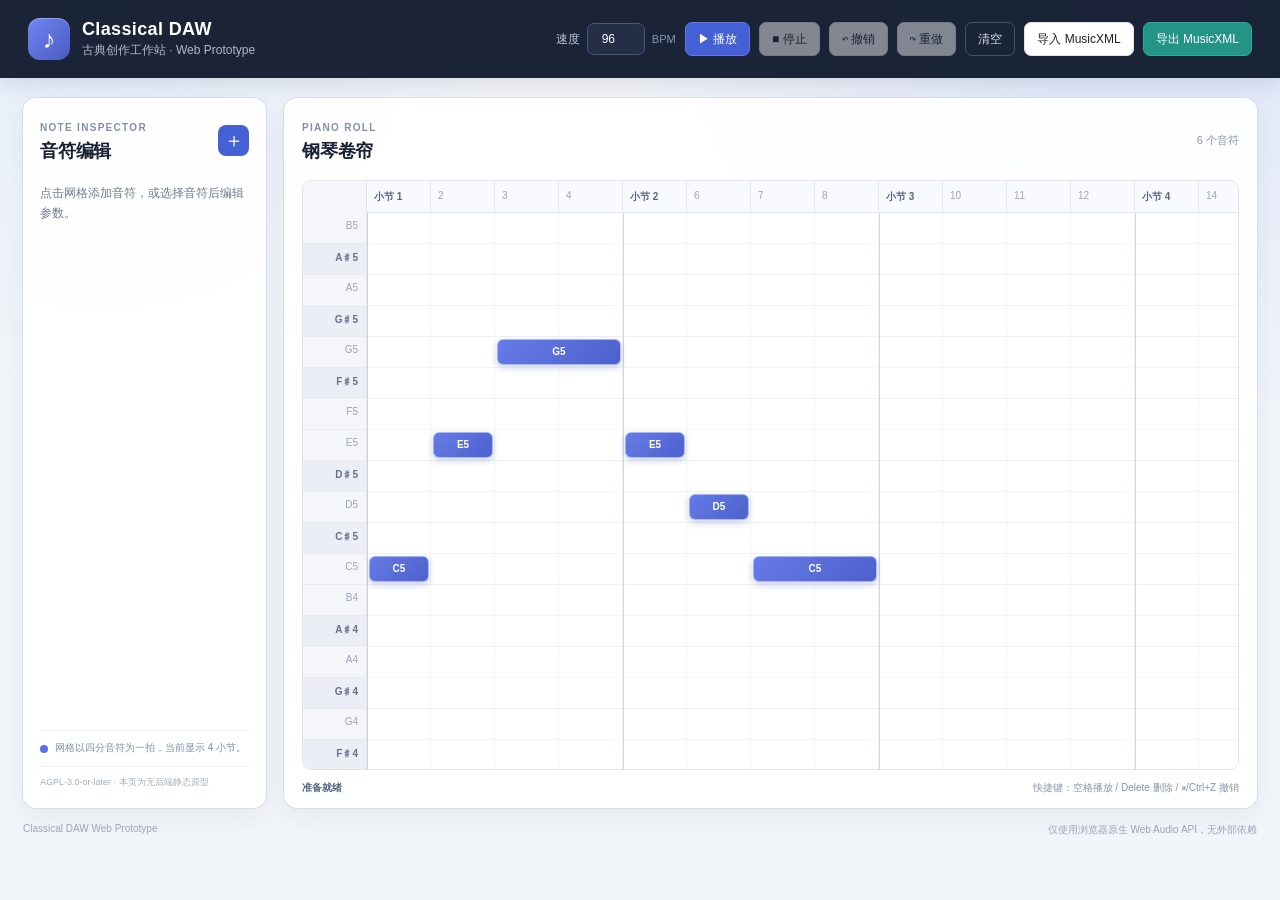
==== web/index.html @ 895caafd "Add web piano roll undo and redo" ====
<!doctype html>
<html lang="zh-CN">
  <head>
    <meta charset="utf-8">
    <meta name="viewport" content="width=device-width, initial-scale=1">
    <meta name="theme-color" content="#172033">
    <title>Classical DAW · Web Prototype</title>
    <link rel="stylesheet" href="styles.css">
  </head>
  <body>
    <header class="topbar">
      <div class="brand">
        <div class="brand-mark" aria-hidden="true">♪</div>
        <div>
          <h1>Classical DAW</h1>
          <p>古典创作工作站 · Web Prototype</p>
        </div>
      </div>
      <div class="toolbar" aria-label="Transport controls">
        <label class="tempo-control">速度
          <input id="tempo" type="number" min="30" max="240" value="96" aria-label="BPM">
          <span>BPM</span>
        </label>
        <button id="play" class="button button-primary" type="button">▶ 播放</button>
        <button id="stop" class="button" type="button" disabled>■ 停止</button>
        <button id="undo" class="button" type="button" disabled title="撤销（⌘/Ctrl+Z）">↶ 撤销</button>
        <button id="redo" class="button" type="button" disabled title="重做（⌘/Ctrl+Shift+Z）">↷ 重做</button>
        <button id="clear" class="button button-quiet" type="button">清空</button>
        <button id="import" class="button" type="button">导入 MusicXML</button>
        <button id="export" class="button button-export" type="button">导出 MusicXML</button>
        <input id="musicxml-file" type="file" accept=".musicxml,.xml,application/vnd.recordare.musicxml+xml,text/xml" hidden>
      </div>
    </header>

    <main class="workspace">
      <aside class="inspector panel" aria-label="Note inspector">
        <div class="panel-heading">
          <div>
            <span class="eyebrow">NOTE INSPECTOR</span>
            <h2>音符编辑</h2>
          </div>
          <button id="add-note" class="icon-button" type="button" title="添加一个音符">＋</button>
        </div>
        <p id="selection-hint" class="hint">点击网格添加音符，或选择音符后编辑参数。</p>
        <form id="note-form" class="note-form" hidden>
          <label>音高
            <select id="note-pitch" aria-label="音高"></select>
          </label>
          <label>起始拍
            <input id="note-start" type="number" min="0" max="63.75" step="0.25">
          </label>
          <label>时值（拍）
            <select id="note-duration" aria-label="时值">
              <option value="0.25">十六分音符 · ¼</option>
              <option value="0.5">八分音符 · ½</option>
              <option value="1" selected>四分音符 · 1</option>
              <option value="2">二分音符 · 2</option>
              <option value="4">全音符 · 4</option>
            </select>
          </label>
          <label>力度
            <input id="note-velocity" type="range" min="1" max="127" value="90">
            <output id="velocity-value" for="note-velocity">90</output>
          </label>
          <label>歌词（可选）
            <input id="note-lyric" type="text" maxlength="256" placeholder="输入这一拍的歌词" autocomplete="off">
          </label>
          <button id="delete-note" class="button button-danger" type="button">删除所选音符</button>
        </form>
        <div class="legend">
          <span class="legend-dot"></span>
          <span>网格以四分音符为一拍，当前显示 4 小节。</span>
        </div>
        <div class="license-note">AGPL-3.0-or-later · 本页为无后端静态原型</div>
      </aside>

      <section class="editor panel" aria-label="Piano roll editor">
        <div class="editor-heading">
          <div>
            <span class="eyebrow">PIANO ROLL</span>
            <h2>钢琴卷帘</h2>
          </div>
          <div id="note-count" class="counter">0 个音符</div>
        </div>
        <div class="roll-shell">
          <div class="pitch-column" id="pitch-labels" aria-hidden="true"></div>
          <div class="roll-scroll">
            <div id="beat-labels" class="beat-labels" aria-hidden="true"></div>
            <div id="roll" class="roll" tabindex="0" aria-label="钢琴卷帘音符网格"></div>
          </div>
        </div>
        <div class="editor-footer">
          <span id="transport-status" role="status">准备就绪</span>
          <span>快捷键：空格播放 / Delete 删除 / ⌘/Ctrl+Z 撤销</span>
        </div>
      </section>
    </main>

    <footer class="footer">
      <span>Classical DAW Web Prototype</span>
      <span>仅使用浏览器原生 Web Audio API，无外部依赖</span>
    </footer>
    <script src="app.js"></script>
  </body>
</html>
---- web/styles.css ----
:root {
  --ink: #172033;
  --muted: #6f7a8c;
  --line: #dfe4ec;
  --panel: rgba(255, 255, 255, 0.92);
  --page: #f2f5f9;
  --accent: #455fd5;
  --accent-light: #e7ebff;
  --note: #596fe6;
  --grid-width: 64px;
  --row-height: 31px;
  font-family: Inter, ui-sans-serif, -apple-system, BlinkMacSystemFont, "Segoe UI", "PingFang SC", "Hiragino Sans GB", sans-serif;
  color: var(--ink);
  background: var(--page);
}

* { box-sizing: border-box; }

body {
  margin: 0;
  min-width: 960px;
  min-height: 100vh;
  background:
    radial-gradient(circle at 90% -10%, rgba(116, 138, 255, .18), transparent 34rem),
    radial-gradient(circle at 8% 0%, rgba(185, 210, 255, .22), transparent 25rem),
    var(--page);
}

button, input, select { font: inherit; }
button { cursor: pointer; }

.topbar {
  min-height: 78px;
  display: flex;
  align-items: center;
  justify-content: space-between;
  gap: 24px;
  padding: 14px 28px;
  color: white;
  background: rgba(23, 32, 51, .98);
  box-shadow: 0 6px 20px rgba(25, 36, 58, .12);
}

.brand, .toolbar, .panel-heading, .editor-heading, .editor-footer, .legend {
  display: flex;
  align-items: center;
}

.brand { gap: 12px; }
.brand-mark {
  display: grid;
  place-items: center;
  width: 42px;
  height: 42px;
  border-radius: 12px;
  color: #fff;
  background: linear-gradient(135deg, #7285f2, #4a5bc2);
  font-size: 25px;
  box-shadow: inset 0 1px 0 rgba(255,255,255,.28);
}
.brand h1 { margin: 0; font-size: 18px; letter-spacing: .02em; }
.brand p { margin: 2px 0 0; color: #aeb9d1; font-size: 12px; }
.toolbar { gap: 9px; }
.tempo-control { display: flex; align-items: center; gap: 7px; color: #bbc5da; font-size: 12px; }
.tempo-control input {
  width: 58px;
  padding: 8px 6px;
  color: white;
  border: 1px solid #4b5874;
  border-radius: 7px;
  background: #242f47;
  text-align: center;
}
.tempo-control span { color: #8896b1; font-size: 11px; }
.button {
  min-height: 34px;
  padding: 7px 12px;
  color: var(--ink);
  border: 1px solid var(--line);
  border-radius: 7px;
  background: #fff;
  font-size: 12px;
  transition: transform .12s ease, box-shadow .12s ease, background .12s ease;
}
.button:hover:not(:disabled) { transform: translateY(-1px); box-shadow: 0 4px 12px rgba(20, 35, 65, .13); }
.button:disabled { cursor: default; opacity: .45; }
.button-primary { color: #fff; border-color: #6478ea; background: var(--accent); }
.button-quiet { color: #d8deec; border-color: #47536c; background: transparent; }
.button-export { color: #fff; border-color: #2caa9e; background: #239486; }
.button-danger { width: 100%; color: #b43e52; border-color: #f1c6cf; background: #fff7f8; }

.workspace { display: grid; grid-template-columns: 245px minmax(700px, 1fr); gap: 16px; padding: 19px 22px 14px; }
.panel { border: 1px solid rgba(211, 219, 231, .9); border-radius: 14px; background: var(--panel); box-shadow: 0 10px 25px rgba(38, 51, 75, .055); }
.inspector { display: flex; flex-direction: column; min-height: 680px; padding: 19px 17px; }
.panel-heading, .editor-heading { justify-content: space-between; }
.panel-heading h2, .editor-heading h2 { margin: 4px 0 0; font-size: 18px; letter-spacing: -.01em; }
.eyebrow { color: #8290a8; font-size: 10px; font-weight: 700; letter-spacing: .13em; }
.icon-button { width: 31px; height: 31px; padding: 0; color: white; border: 0; border-radius: 8px; background: var(--accent); font-size: 20px; line-height: 1; }
.hint { margin: 21px 0 17px; color: var(--muted); font-size: 12px; line-height: 1.65; }
.note-form[hidden] { display: none; }
.note-form { display: grid; gap: 13px; }
.note-form label { display: grid; gap: 6px; color: #556177; font-size: 11px; font-weight: 600; }
.note-form input, .note-form select { width: 100%; min-height: 34px; padding: 7px 8px; color: var(--ink); border: 1px solid var(--line); border-radius: 7px; outline-color: var(--accent); background: #fbfcfe; font-size: 12px; }
.note-form input[type="range"] { padding: 0; accent-color: var(--accent); }
.note-form output { margin-top: -25px; margin-left: auto; color: var(--accent); font-size: 11px; }
.legend { gap: 7px; margin-top: auto; padding: 10px 0; color: #8190a5; border-top: 1px solid #edf0f5; font-size: 10px; line-height: 1.45; }
.legend-dot { width: 8px; height: 8px; flex: 0 0 auto; border-radius: 50%; background: var(--note); }
.license-note { padding-top: 9px; color: #a4adba; border-top: 1px solid #edf0f5; font-size: 9px; line-height: 1.45; }

.editor { min-width: 0; padding: 19px 18px 13px; }
.counter { color: #8a95a8; font-size: 11px; }
.roll-shell { display: flex; height: 590px; margin-top: 17px; overflow: hidden; border: 1px solid var(--line); border-radius: 9px; background: #fafdff; }
.pitch-column { width: 64px; flex: 0 0 64px; padding-top: 32px; background: #f4f6fa; border-right: 1px solid var(--line); }
.pitch-label { height: var(--row-height); padding: 7px 8px; color: #9aa5b6; border-bottom: 1px solid #e8edf3; font-size: 10px; text-align: right; }
.pitch-label.black { color: #66718a; background: #ebeff5; font-weight: 600; }
.roll-scroll { position: relative; min-width: 0; overflow: auto; flex: 1; }
.beat-labels { position: sticky; z-index: 4; top: 0; width: calc(var(--grid-width) * 16); height: 32px; border-bottom: 1px solid var(--line); background: #f8faff; }
.beat-label { position: absolute; top: 0; width: var(--grid-width); height: 32px; padding: 9px 7px; color: #9ba5b5; border-right: 1px solid #e5eaf2; font-size: 10px; }
.beat-label.measure { color: #58667f; font-weight: 700; }
.roll { position: relative; width: calc(var(--grid-width) * 16); height: calc(var(--row-height) * 24); outline: none; background-color: #fff; background-image: linear-gradient(to right, transparent calc(100% - 1px), #e6eaf1 100%), linear-gradient(to bottom, transparent calc(100% - 1px), #e5eaf0 100%); background-size: var(--grid-width) 100%, 100% var(--row-height); }
.roll::after { position: absolute; inset: 0; z-index: 0; pointer-events: none; content: ""; background: repeating-linear-gradient(to bottom, transparent 0, transparent calc(var(--row-height) * 2 - 1px), rgba(235, 239, 246, .7) calc(var(--row-height) * 2 - 1px), rgba(235, 239, 246, .7) calc(var(--row-height) * 2)); }
.measure-line { position: absolute; z-index: 1; top: 0; bottom: 0; width: 1px; background: #cdd5e2; pointer-events: none; }
.note { position: absolute; z-index: 2; height: calc(var(--row-height) - 5px); padding: 7px 8px; overflow: hidden; color: #fff; border: 1px solid rgba(255,255,255,.5); border-radius: 6px; background: linear-gradient(135deg, #667be7, #4d61cc); box-shadow: 0 3px 7px rgba(52, 72, 170, .24); font-size: 10px; font-weight: 650; line-height: 1; white-space: nowrap; cursor: pointer; user-select: none; }
.note:hover { filter: brightness(1.07); }
.note.selected { z-index: 3; border: 2px solid #263c9f; box-shadow: 0 0 0 2px #b8c3ff, 0 4px 9px rgba(52, 72, 170, .28); }
.playhead { position: absolute; z-index: 5; top: 0; bottom: 0; width: 2px; pointer-events: none; background: #ec6275; box-shadow: 0 0 7px rgba(236,98,117,.6); }
.editor-footer { justify-content: space-between; gap: 15px; margin-top: 11px; color: #8994a7; font-size: 10px; }
#transport-status { color: #58667f; font-weight: 600; }
.footer { display: flex; justify-content: space-between; padding: 0 23px 17px; color: #9aa5b6; font-size: 10px; }

@media (max-width: 1050px) {
  body { min-width: 760px; }
  .topbar { align-items: flex-start; flex-direction: column; gap: 10px; }
  .workspace { grid-template-columns: 210px minmax(540px, 1fr); }
}
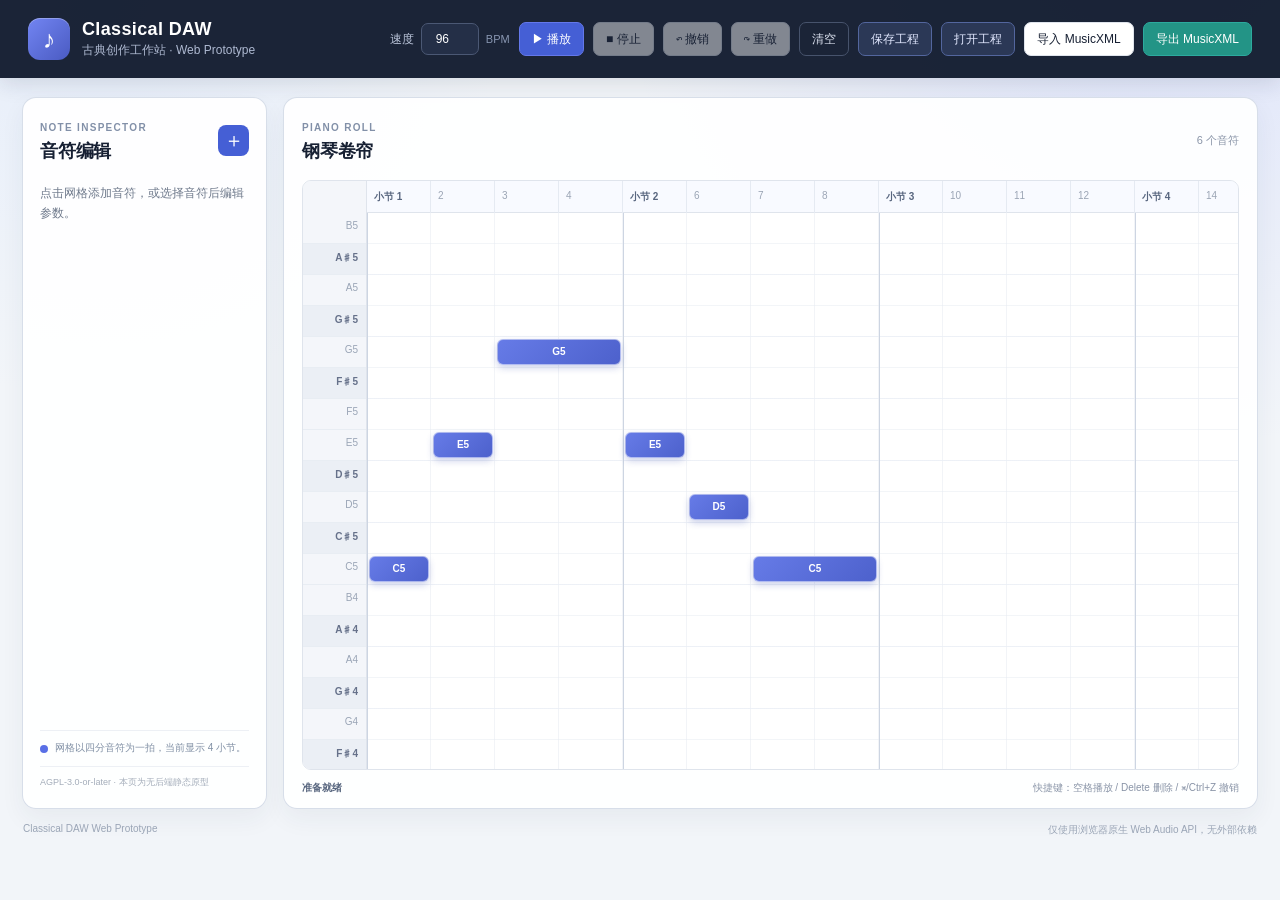
==== commit fd091c9a: "Add versioned web project save and open [skip ci]" ====
--- a/web/index.html
+++ b/web/index.html
@@ -26,6 +26,9 @@
         <button id="undo" class="button" type="button" disabled title="撤销（⌘/Ctrl+Z）">↶ 撤销</button>
         <button id="redo" class="button" type="button" disabled title="重做（⌘/Ctrl+Shift+Z）">↷ 重做</button>
         <button id="clear" class="button button-quiet" type="button">清空</button>
+        <button id="save-project" class="button button-project" type="button">保存工程</button>
+        <button id="open-project" class="button button-project" type="button">打开工程</button>
+        <input id="project-file" type="file" accept=".classical-daw.json,.json,application/json" hidden>
         <button id="import" class="button" type="button">导入 MusicXML</button>
         <button id="export" class="button button-export" type="button">导出 MusicXML</button>
         <input id="musicxml-file" type="file" accept=".musicxml,.xml,application/vnd.recordare.musicxml+xml,text/xml" hidden>
--- a/web/styles.css
+++ b/web/styles.css
@@ -86,6 +86,7 @@
 .button:disabled { cursor: default; opacity: .45; }
 .button-primary { color: #fff; border-color: #6478ea; background: var(--accent); }
 .button-quiet { color: #d8deec; border-color: #47536c; background: transparent; }
+.button-project { color: #e2e8ff; border-color: #53669e; background: #2b3856; }
 .button-export { color: #fff; border-color: #2caa9e; background: #239486; }
 .button-danger { width: 100%; color: #b43e52; border-color: #f1c6cf; background: #fff7f8; }
 
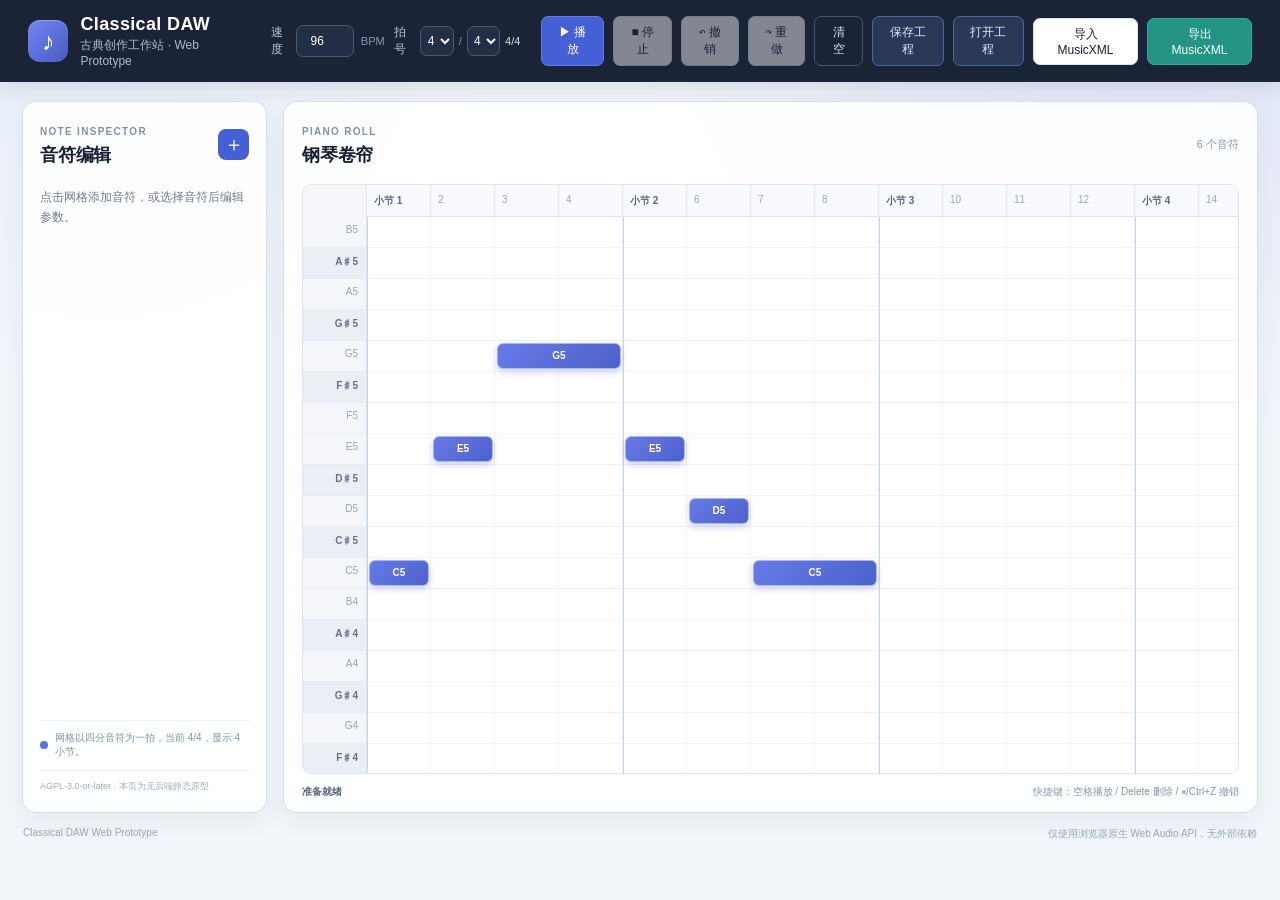
==== commit f750f5b6: "Add web time signature controls" ====
--- a/web/index.html
+++ b/web/index.html
@@ -20,6 +20,20 @@
         <label class="tempo-control">速度
           <input id="tempo" type="number" min="30" max="240" value="96" aria-label="BPM">
           <span>BPM</span>
+        </label>
+        <label class="meter-control">拍号
+          <select id="meter-numerator" aria-label="拍号分子">
+            <option value="2">2</option>
+            <option value="3">3</option>
+            <option value="4" selected>4</option>
+            <option value="6">6</option>
+          </select>
+          <span>/</span>
+          <select id="meter-denominator" aria-label="拍号分母">
+            <option value="4" selected>4</option>
+            <option value="8">8</option>
+          </select>
+          <span id="meter-label" aria-live="polite">4/4</span>
         </label>
         <button id="play" class="button button-primary" type="button">▶ 播放</button>
         <button id="stop" class="button" type="button" disabled>■ 停止</button>
@@ -72,7 +86,7 @@
         </form>
         <div class="legend">
           <span class="legend-dot"></span>
-          <span>网格以四分音符为一拍，当前显示 4 小节。</span>
+          <span id="meter-hint">网格以四分音符为一拍，当前显示 4 小节。</span>
         </div>
         <div class="license-note">AGPL-3.0-or-later · 本页为无后端静态原型</div>
       </aside>
--- a/web/styles.css
+++ b/web/styles.css
@@ -62,6 +62,7 @@
 .brand p { margin: 2px 0 0; color: #aeb9d1; font-size: 12px; }
 .toolbar { gap: 9px; }
 .tempo-control { display: flex; align-items: center; gap: 7px; color: #bbc5da; font-size: 12px; }
+.meter-control { display: flex; align-items: center; gap: 5px; color: #bbc5da; font-size: 12px; }
 .tempo-control input {
   width: 58px;
   padding: 8px 6px;
@@ -72,6 +73,19 @@
   text-align: center;
 }
 .tempo-control span { color: #8896b1; font-size: 11px; }
+.meter-control select {
+  width: 36px;
+  min-height: 30px;
+  padding: 5px 2px;
+  color: white;
+  border: 1px solid #4b5874;
+  border-radius: 7px;
+  background: #242f47;
+  text-align: center;
+  font-size: 12px;
+}
+.meter-control > span { color: #8896b1; font-size: 11px; }
+.meter-control #meter-label { min-width: 27px; color: #d8deec; font-variant-numeric: tabular-nums; }
 .button {
   min-height: 34px;
   padding: 7px 12px;
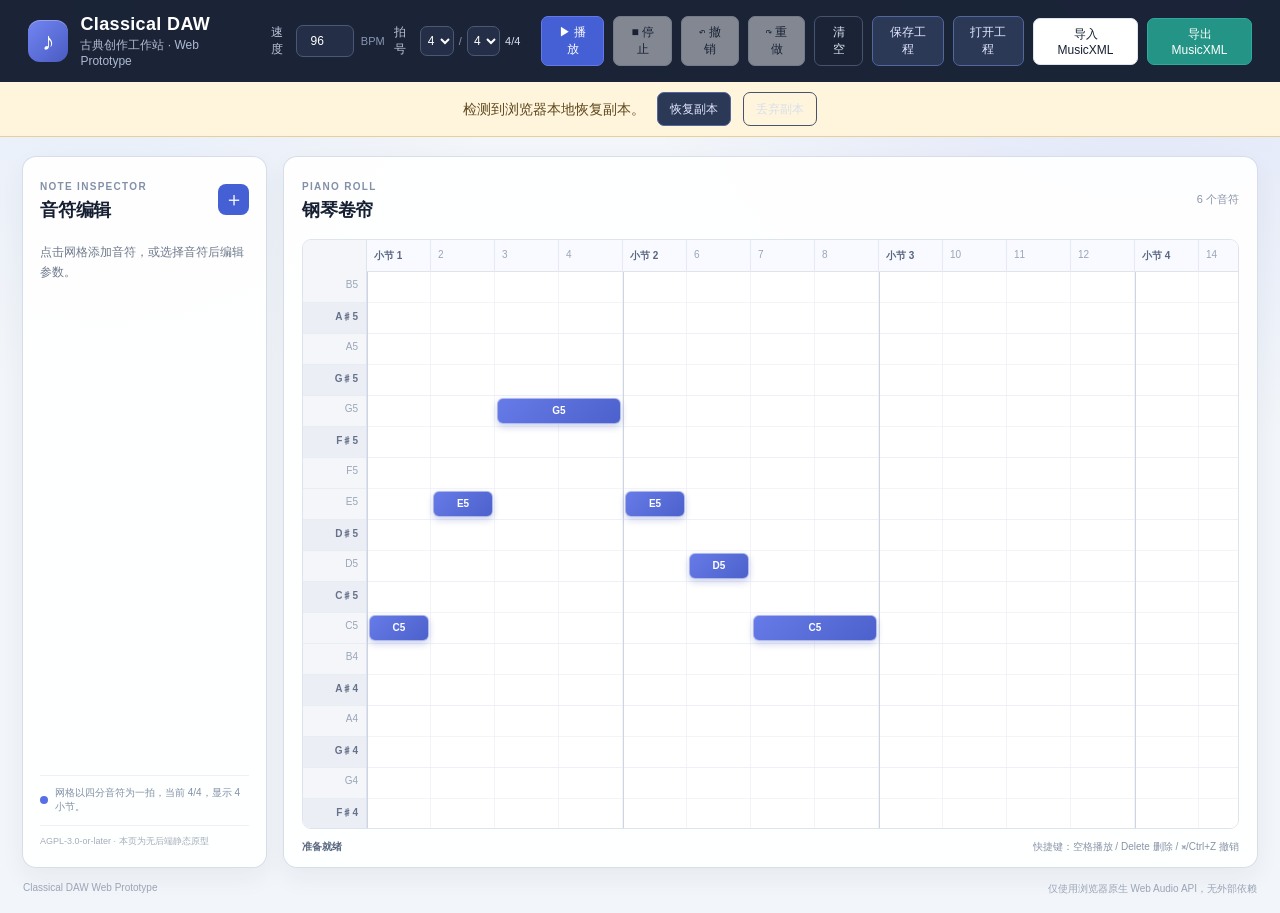
==== commit 07edbcc6: "Add browser recovery and document platform slices [skip ci]" ====
--- a/web/index.html
+++ b/web/index.html
@@ -48,6 +48,12 @@
         <input id="musicxml-file" type="file" accept=".musicxml,.xml,application/vnd.recordare.musicxml+xml,text/xml" hidden>
       </div>
     </header>
+
+    <div id="recovery-banner" class="recovery-banner" role="alert" hidden>
+      <span id="recovery-message">检测到浏览器本地恢复副本。</span>
+      <button id="restore-recovery" class="button button-project" type="button">恢复副本</button>
+      <button id="discard-recovery" class="button button-quiet" type="button">丢弃副本</button>
+    </div>
 
     <main class="workspace">
       <aside class="inspector panel" aria-label="Note inspector">
--- a/web/styles.css
+++ b/web/styles.css
@@ -104,6 +104,19 @@
 .button-export { color: #fff; border-color: #2caa9e; background: #239486; }
 .button-danger { width: 100%; color: #b43e52; border-color: #f1c6cf; background: #fff7f8; }
 
+.recovery-banner {
+  align-items: center;
+  background: #fff5dc;
+  border-bottom: 1px solid #e8cf95;
+  color: #5e471d;
+  display: flex;
+  gap: 12px;
+  justify-content: center;
+  padding: 10px 18px;
+}
+
+.recovery-banner span { font-size: 0.9rem; }
+
 .workspace { display: grid; grid-template-columns: 245px minmax(700px, 1fr); gap: 16px; padding: 19px 22px 14px; }
 .panel { border: 1px solid rgba(211, 219, 231, .9); border-radius: 14px; background: var(--panel); box-shadow: 0 10px 25px rgba(38, 51, 75, .055); }
 .inspector { display: flex; flex-direction: column; min-height: 680px; padding: 19px 17px; }
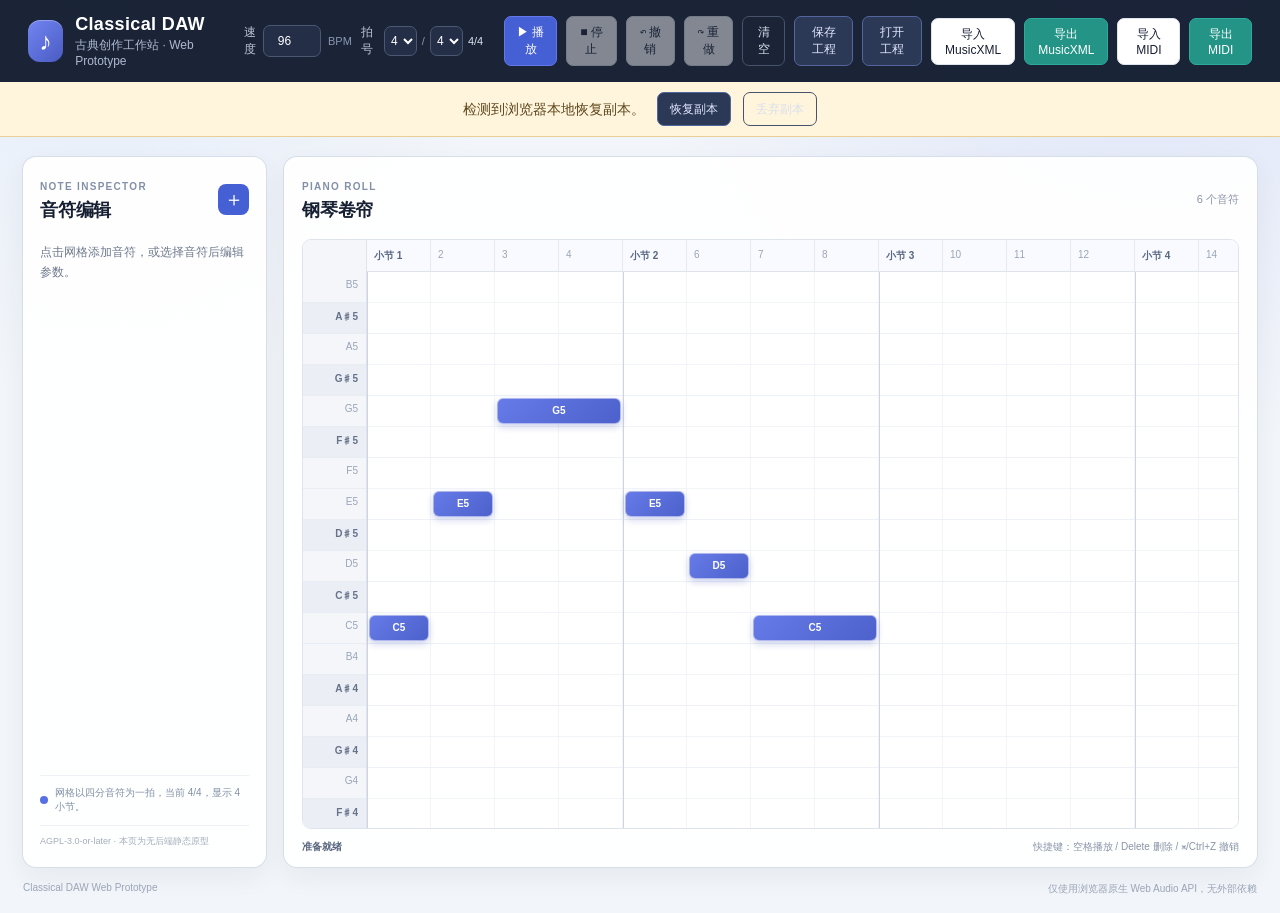
==== commit 14d472a6: "Add web MIDI Type 0/1 bridge [skip ci]" ====
--- a/web/index.html
+++ b/web/index.html
@@ -46,6 +46,9 @@
         <button id="import" class="button" type="button">导入 MusicXML</button>
         <button id="export" class="button button-export" type="button">导出 MusicXML</button>
         <input id="musicxml-file" type="file" accept=".musicxml,.xml,application/vnd.recordare.musicxml+xml,text/xml" hidden>
+        <button id="import-midi" class="button" type="button">导入 MIDI</button>
+        <button id="export-midi" class="button button-export" type="button">导出 MIDI</button>
+        <input id="midi-file" type="file" accept=".mid,.midi,audio/midi,audio/x-midi,application/x-midi" hidden>
       </div>
     </header>
 
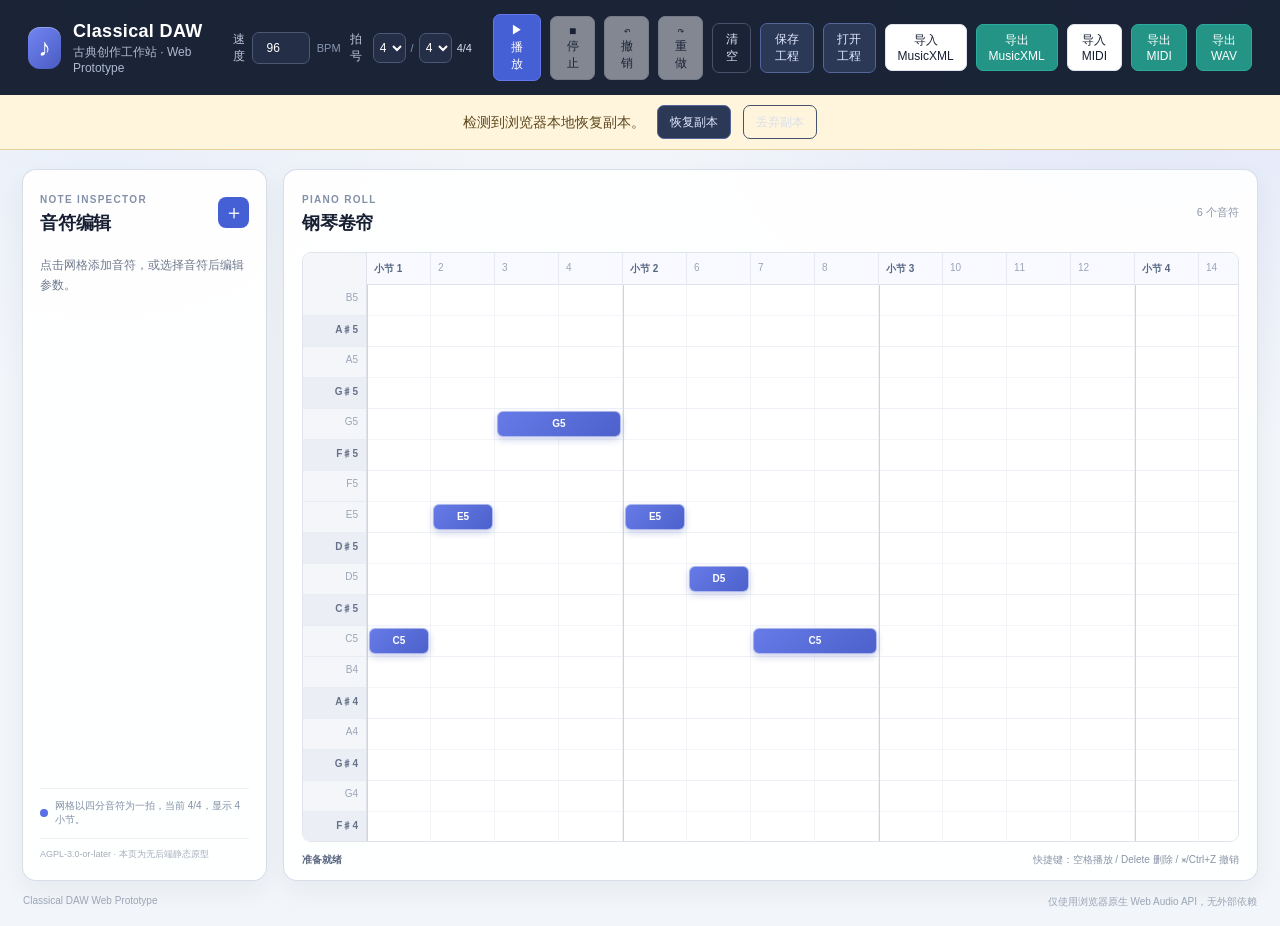
==== commit 9c6ac28b: "Add browser WAV export [skip ci]" ====
--- a/web/index.html
+++ b/web/index.html
@@ -48,6 +48,7 @@
         <input id="musicxml-file" type="file" accept=".musicxml,.xml,application/vnd.recordare.musicxml+xml,text/xml" hidden>
         <button id="import-midi" class="button" type="button">导入 MIDI</button>
         <button id="export-midi" class="button button-export" type="button">导出 MIDI</button>
+        <button id="export-wav" class="button button-export" type="button">导出 WAV</button>
         <input id="midi-file" type="file" accept=".mid,.midi,audio/midi,audio/x-midi,application/x-midi" hidden>
       </div>
     </header>
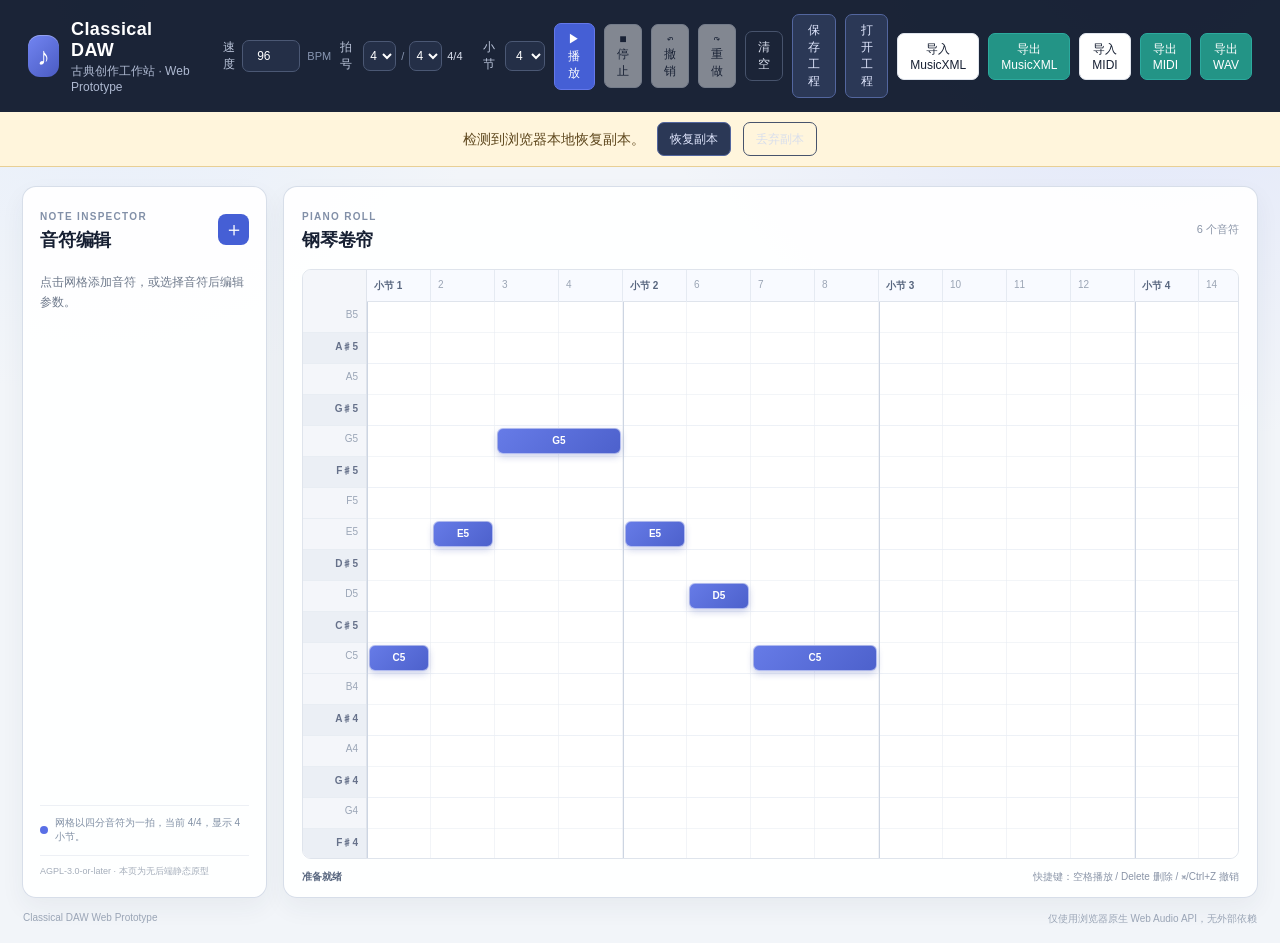
==== commit 89c8929d: "Add configurable web timeline editing [skip ci]" ====
--- a/web/index.html
+++ b/web/index.html
@@ -34,6 +34,13 @@
             <option value="8">8</option>
           </select>
           <span id="meter-label" aria-live="polite">4/4</span>
+        </label>
+        <label class="measure-control">小节
+          <select id="measure-count" aria-label="显示小节数">
+            <option value="4" selected>4</option>
+            <option value="8">8</option>
+            <option value="16">16</option>
+          </select>
         </label>
         <button id="play" class="button button-primary" type="button">▶ 播放</button>
         <button id="stop" class="button" type="button" disabled>■ 停止</button>
--- a/web/styles.css
+++ b/web/styles.css
@@ -63,6 +63,7 @@
 .toolbar { gap: 9px; }
 .tempo-control { display: flex; align-items: center; gap: 7px; color: #bbc5da; font-size: 12px; }
 .meter-control { display: flex; align-items: center; gap: 5px; color: #bbc5da; font-size: 12px; }
+.measure-control { display: flex; align-items: center; gap: 5px; color: #bbc5da; font-size: 12px; }
 .tempo-control input {
   width: 58px;
   padding: 8px 6px;
@@ -86,6 +87,17 @@
 }
 .meter-control > span { color: #8896b1; font-size: 11px; }
 .meter-control #meter-label { min-width: 27px; color: #d8deec; font-variant-numeric: tabular-nums; }
+.measure-control select {
+  width: 45px;
+  min-height: 30px;
+  padding: 5px 2px;
+  color: white;
+  border: 1px solid #4b5874;
+  border-radius: 7px;
+  background: #242f47;
+  text-align: center;
+  font-size: 12px;
+}
 .button {
   min-height: 34px;
   padding: 7px 12px;
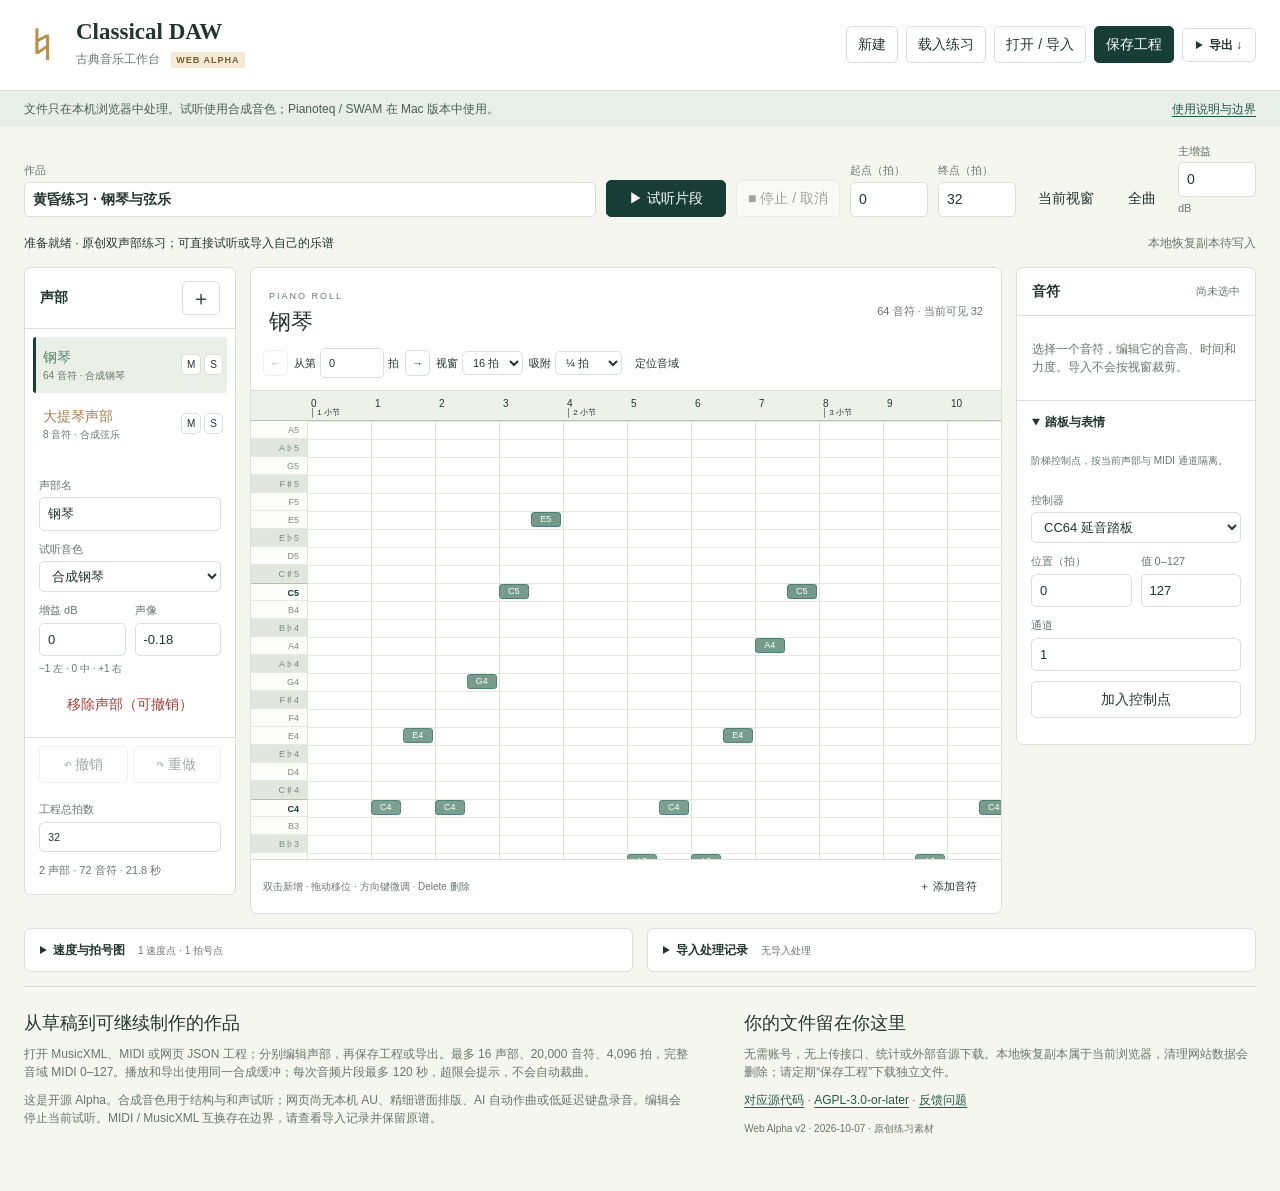
==== commit 2453d9cd: "Build portable multi-part web alpha with import, recovery and audio regression gates [skip ci]" ====
--- a/web/index.html
+++ b/web/index.html
@@ -1,139 +1,62 @@
 <!doctype html>
 <html lang="zh-CN">
-  <head>
-    <meta charset="utf-8">
-    <meta name="viewport" content="width=device-width, initial-scale=1">
-    <meta name="theme-color" content="#172033">
-    <title>Classical DAW · Web Prototype</title>
-    <link rel="stylesheet" href="styles.css">
-  </head>
-  <body>
-    <header class="topbar">
-      <div class="brand">
-        <div class="brand-mark" aria-hidden="true">♪</div>
-        <div>
-          <h1>Classical DAW</h1>
-          <p>古典创作工作站 · Web Prototype</p>
-        </div>
-      </div>
-      <div class="toolbar" aria-label="Transport controls">
-        <label class="tempo-control">速度
-          <input id="tempo" type="number" min="30" max="240" value="96" aria-label="BPM">
-          <span>BPM</span>
-        </label>
-        <label class="meter-control">拍号
-          <select id="meter-numerator" aria-label="拍号分子">
-            <option value="2">2</option>
-            <option value="3">3</option>
-            <option value="4" selected>4</option>
-            <option value="6">6</option>
-          </select>
-          <span>/</span>
-          <select id="meter-denominator" aria-label="拍号分母">
-            <option value="4" selected>4</option>
-            <option value="8">8</option>
-          </select>
-          <span id="meter-label" aria-live="polite">4/4</span>
-        </label>
-        <label class="measure-control">小节
-          <select id="measure-count" aria-label="显示小节数">
-            <option value="4" selected>4</option>
-            <option value="8">8</option>
-            <option value="16">16</option>
-          </select>
-        </label>
-        <button id="play" class="button button-primary" type="button">▶ 播放</button>
-        <button id="stop" class="button" type="button" disabled>■ 停止</button>
-        <button id="undo" class="button" type="button" disabled title="撤销（⌘/Ctrl+Z）">↶ 撤销</button>
-        <button id="redo" class="button" type="button" disabled title="重做（⌘/Ctrl+Shift+Z）">↷ 重做</button>
-        <button id="clear" class="button button-quiet" type="button">清空</button>
-        <button id="save-project" class="button button-project" type="button">保存工程</button>
-        <button id="open-project" class="button button-project" type="button">打开工程</button>
-        <input id="project-file" type="file" accept=".classical-daw.json,.json,application/json" hidden>
-        <button id="import" class="button" type="button">导入 MusicXML</button>
-        <button id="export" class="button button-export" type="button">导出 MusicXML</button>
-        <input id="musicxml-file" type="file" accept=".musicxml,.xml,application/vnd.recordare.musicxml+xml,text/xml" hidden>
-        <button id="import-midi" class="button" type="button">导入 MIDI</button>
-        <button id="export-midi" class="button button-export" type="button">导出 MIDI</button>
-        <button id="export-wav" class="button button-export" type="button">导出 WAV</button>
-        <input id="midi-file" type="file" accept=".mid,.midi,audio/midi,audio/x-midi,application/x-midi" hidden>
-      </div>
-    </header>
-
-    <div id="recovery-banner" class="recovery-banner" role="alert" hidden>
-      <span id="recovery-message">检测到浏览器本地恢复副本。</span>
-      <button id="restore-recovery" class="button button-project" type="button">恢复副本</button>
-      <button id="discard-recovery" class="button button-quiet" type="button">丢弃副本</button>
-    </div>
-
-    <main class="workspace">
-      <aside class="inspector panel" aria-label="Note inspector">
-        <div class="panel-heading">
-          <div>
-            <span class="eyebrow">NOTE INSPECTOR</span>
-            <h2>音符编辑</h2>
-          </div>
-          <button id="add-note" class="icon-button" type="button" title="添加一个音符">＋</button>
-        </div>
-        <p id="selection-hint" class="hint">点击网格添加音符，或选择音符后编辑参数。</p>
-        <form id="note-form" class="note-form" hidden>
-          <label>音高
-            <select id="note-pitch" aria-label="音高"></select>
-          </label>
-          <label>起始拍
-            <input id="note-start" type="number" min="0" max="63.75" step="0.25">
-          </label>
-          <label>时值（拍）
-            <select id="note-duration" aria-label="时值">
-              <option value="0.25">十六分音符 · ¼</option>
-              <option value="0.5">八分音符 · ½</option>
-              <option value="1" selected>四分音符 · 1</option>
-              <option value="2">二分音符 · 2</option>
-              <option value="4">全音符 · 4</option>
-            </select>
-          </label>
-          <label>力度
-            <input id="note-velocity" type="range" min="1" max="127" value="90">
-            <output id="velocity-value" for="note-velocity">90</output>
-          </label>
-          <label>歌词（可选）
-            <input id="note-lyric" type="text" maxlength="256" placeholder="输入这一拍的歌词" autocomplete="off">
-          </label>
-          <button id="delete-note" class="button button-danger" type="button">删除所选音符</button>
-        </form>
-        <div class="legend">
-          <span class="legend-dot"></span>
-          <span id="meter-hint">网格以四分音符为一拍，当前显示 4 小节。</span>
-        </div>
-        <div class="license-note">AGPL-3.0-or-later · 本页为无后端静态原型</div>
-      </aside>
-
-      <section class="editor panel" aria-label="Piano roll editor">
-        <div class="editor-heading">
-          <div>
-            <span class="eyebrow">PIANO ROLL</span>
-            <h2>钢琴卷帘</h2>
-          </div>
-          <div id="note-count" class="counter">0 个音符</div>
-        </div>
-        <div class="roll-shell">
-          <div class="pitch-column" id="pitch-labels" aria-hidden="true"></div>
-          <div class="roll-scroll">
-            <div id="beat-labels" class="beat-labels" aria-hidden="true"></div>
-            <div id="roll" class="roll" tabindex="0" aria-label="钢琴卷帘音符网格"></div>
-          </div>
-        </div>
-        <div class="editor-footer">
-          <span id="transport-status" role="status">准备就绪</span>
-          <span>快捷键：空格播放 / Delete 删除 / ⌘/Ctrl+Z 撤销</span>
-        </div>
-      </section>
-    </main>
-
-    <footer class="footer">
-      <span>Classical DAW Web Prototype</span>
-      <span>仅使用浏览器原生 Web Audio API，无外部依赖</span>
-    </footer>
-    <script src="app.js"></script>
-  </body>
-</html>
+<head>
+<meta charset="utf-8"><meta name="viewport" content="width=device-width,initial-scale=1">
+<meta name="theme-color" content="#173d36"><meta name="description" content="免费的开源古典音乐草稿工作站：本地导入乐谱、多声部编辑、合成试听和导出。">
+<meta http-equiv="Content-Security-Policy" content="default-src 'self'; script-src 'self'; style-src 'self' 'unsafe-inline'; img-src 'self' data:; worker-src 'self'; connect-src 'none'; media-src 'self' blob:; object-src 'none'; base-uri 'none'; form-action 'none'">
+<title>Classical DAW · 古典音乐工作台</title>
+<link rel="icon" href="icon.svg" type="image/svg+xml"><link rel="stylesheet" href="styles.css">
+</head>
+<body>
+<header class="masthead">
+  <a class="brand" href="./" aria-label="Classical DAW 首页"><span class="brand-icon" aria-hidden="true">♮</span><span>Classical DAW<small>古典音乐工作台 <b>WEB ALPHA</b></small></span></a>
+  <div class="file-actions"><button id="new-project">新建</button><button id="load-demo">载入练习</button><button id="open-file">打开 / 导入</button><button id="save-project" class="primary">保存工程</button>
+    <details class="exports"><summary>导出 ↓</summary><div><button id="export-midi">全部声部 · MIDI</button><button id="export-xml">全部声部 · MusicXML</button><button id="export-wav">选定片段 · WAV</button></div></details>
+    <input id="file-input" type="file" accept=".json,.musicxml,.xml,.mid,.midi" hidden>
+  </div>
+</header>
+<div class="notice">文件只在本机浏览器中处理。试听使用合成音色；Pianoteq / SWAM 在 Mac 版本中使用。<a href="#help">使用说明与边界</a></div>
+<section id="recovery" class="recovery" hidden><div><strong>找到未处理的本地副本</strong><p>本次编辑不会覆盖这些副本。请选择恢复或下载备份。</p></div><div id="recovery-list"></div></section>
+<section class="transport" aria-label="播放与工程">
+  <label class="title-field"><span>作品</span><input id="project-title" maxlength="160" value=""></label>
+  <button id="play" class="primary transport-button">▶ 试听片段</button><button id="stop" disabled>■ 停止 / 取消</button>
+  <label>起点（拍）<input id="range-start" type="number" min="0" step="0.25" value="0"></label>
+  <label>终点（拍）<input id="range-end" type="number" min="0.001" step="0.25" value="32"></label>
+  <button id="range-view" class="quiet">当前视窗</button><button id="range-all" class="quiet">全曲</button>
+  <label>主增益 <input id="master-gain" type="number" min="-60" max="0" step="1" value="-6"> dB</label>
+</section>
+<div class="status-strip"><span id="status" role="status" aria-live="polite">载入工作区…</span><span id="autosave-status">本地恢复副本待写入</span><progress id="render-progress" max="1" value="0" hidden></progress></div>
+<main class="workspace">
+  <aside class="tracks panel">
+    <div class="panel-heading"><h2>声部</h2><button id="add-track" title="添加声部">＋</button></div>
+    <div id="track-list" role="list" aria-label="声部列表"></div>
+    <form id="track-form" class="fields"><label>声部名<input id="track-name" maxlength="128"></label><label>试听音色<select id="track-instrument"><option value="piano">合成钢琴</option><option value="strings">合成弦乐</option><option value="sine">纯音</option></select></label><div class="field-pair"><label>增益 dB<input id="track-gain" type="number" min="-60" max="12" step="1"></label><label>声像<input id="track-pan" type="number" min="-1" max="1" step="0.1"></label></div><small>−1 左 · 0 中 · +1 右</small><button id="delete-track" type="button" class="danger quiet">移除声部（可撤销）</button></form>
+    <div class="history"><button id="undo" disabled>↶ 撤销</button><button id="redo" disabled>↷ 重做</button></div>
+    <label class="length-field">工程总拍数<input id="length-beats" type="number" min="1" max="4096" step="1"></label>
+    <small id="project-summary"></small>
+  </aside>
+  <section class="score panel">
+    <div class="editor-heading"><div><span class="eyebrow">PIANO ROLL</span><h2 id="active-track-name">钢琴卷帘</h2></div><span id="note-count"></span></div>
+    <div class="view-tools"><button id="view-prev" aria-label="向前一个视窗">←</button><label>从第 <input id="view-start" type="number" min="0" step="1" value="0"> 拍</label><button id="view-next" aria-label="向后一个视窗">→</button><label>视窗<select id="view-span"><option value="8">8 拍</option><option value="16" selected>16 拍</option><option value="32">32 拍</option><option value="64">64 拍</option></select></label><label>吸附<select id="snap"><option value="0.25">¼ 拍</option><option value="0.5">½ 拍</option><option value="1">1 拍</option><option value="0.3333333333333333">⅓ 拍</option><option value="0">不吸附</option></select></label><button id="fit-pitch" class="quiet">定位音域</button></div>
+    <div id="roll-scroll" class="roll-scroll"><div id="roll" class="roll" tabindex="0" role="group" aria-label="钢琴卷帘；双击空白添加音符，选择音符后方向键移动"><div id="grid" class="grid"></div><div id="ruler" class="ruler" aria-hidden="true"></div><div id="pitches" class="pitches" aria-hidden="true"></div><div id="note-layer"></div><div id="playhead" hidden></div></div></div>
+    <div class="editor-foot"><span>双击新增 · 拖动移位 · 方向键微调 · Delete 删除</span><button id="add-note" class="quiet">＋ 添加音符</button></div>
+  </section>
+  <aside class="inspector panel">
+    <div class="panel-heading"><h2>音符</h2><span id="note-label">尚未选中</span></div>
+    <p id="empty-selection" class="muted">选择一个音符，编辑它的音高、时间和力度。导入不会按视窗裁剪。</p>
+    <form id="note-form" class="fields" hidden>
+      <label>音高<select id="note-pitch"></select></label>
+      <div class="field-pair"><label>起点（拍）<input id="note-start" type="number" min="0" step="0.001"></label><label>时值（拍）<input id="note-duration" type="number" min="0.0010416667" step="0.001"></label></div>
+      <div class="field-pair"><label>力度<input id="note-velocity" type="number" min="1" max="127" step="1"></label><label>MIDI 通道<input id="note-channel" type="number" min="1" max="16" step="1"></label></div>
+      <label>歌词<input id="note-lyric" maxlength="256" placeholder="可选"></label><div class="field-pair"><button id="copy-note" type="button">复制</button><button id="delete-note" type="button" class="danger">删除</button></div>
+    </form>
+    <details class="control-details" open><summary>踏板与表情</summary><p class="muted">阶梯控制点，按当前声部与 MIDI 通道隔离。</p><form id="control-form" class="fields"><label>控制器<select id="cc-kind"><option value="64">CC64 延音踏板</option><option value="11">CC11 表情</option><option value="7">CC7 音量</option><option value="10">CC10 声像</option></select></label><div class="field-pair"><label>位置（拍）<input id="cc-beat" type="number" min="0" step="0.25" value="0"></label><label>值 0–127<input id="cc-value" type="number" min="0" max="127" value="127"></label></div><label>通道<input id="cc-channel" type="number" min="1" max="16" value="1"></label><button type="submit">加入控制点</button></form><div id="control-list" class="event-list"></div></details>
+  </aside>
+</main>
+<section class="lower-grid">
+  <details class="panel map-panel"><summary>速度与拍号图 <span id="map-summary"></span></summary><div class="map-body"><form id="tempo-form"><label>第几拍<input id="tempo-beat" type="number" min="0" step="0.25" value="0"></label><label>BPM<input id="tempo-bpm" type="number" min="20" max="400" value="88"></label><button>设置速度点</button></form><div id="tempo-list" class="event-list"></div><form id="meter-form"><label>第几拍<input id="meter-beat" type="number" min="0" step="0.25" value="0"></label><label>分子<input id="meter-num" type="number" min="1" max="32" value="4"></label><label>分母<select id="meter-den"><option>1</option><option>2</option><option selected>4</option><option>8</option><option>16</option><option>32</option></select></label><button>设置拍号点</button></form><div id="meter-list" class="event-list"></div></div></details>
+  <details id="import-report" class="panel"><summary>导入处理记录 <span id="report-count"></span></summary><ul id="report-list"></ul></details>
+</section>
+<footer id="help" class="help"><div><h2>从草稿到可继续制作的作品</h2><p>打开 MusicXML、MIDI 或网页 JSON 工程；分别编辑声部，再保存工程或导出。最多 16 声部、20,000 音符、4,096 拍，完整音域 MIDI 0–127。播放和导出使用同一合成缓冲；每次音频片段最多 120 秒，超限会提示，不会自动裁曲。</p><p>这是开源 Alpha。合成音色用于结构与和声试听；网页尚无本机 AU、精细谱面排版、AI 自动作曲或低延迟键盘录音。编辑会停止当前试听。MIDI / MusicXML 互换存在边界，请查看导入记录并保留原谱。</p></div><div><h2>你的文件留在你这里</h2><p>无需账号，无上传接口、统计或外部音源下载。本地恢复副本属于当前浏览器，清理网站数据会删除；请定期“保存工程”下载独立文件。</p><p><a id="source-link" href="https://github.com/oracle9i88/classical-daw/tree/feature/web-public-alpha-20261007">对应源代码</a> · <a href="https://github.com/oracle9i88/classical-daw/blob/feature/web-public-alpha-20261007/LICENSE">AGPL-3.0-or-later</a> · <a href="https://github.com/oracle9i88/classical-daw/issues">反馈问题</a></p><small>Web Alpha v2 · 2026-10-07 · 原创练习素材</small></div></footer>
+<script type="module" src="app.js"></script>
+</body></html>
--- a/web/styles.css
+++ b/web/styles.css
@@ -1,175 +1 @@
-:root {
-  --ink: #172033;
-  --muted: #6f7a8c;
-  --line: #dfe4ec;
-  --panel: rgba(255, 255, 255, 0.92);
-  --page: #f2f5f9;
-  --accent: #455fd5;
-  --accent-light: #e7ebff;
-  --note: #596fe6;
-  --grid-width: 64px;
-  --row-height: 31px;
-  font-family: Inter, ui-sans-serif, -apple-system, BlinkMacSystemFont, "Segoe UI", "PingFang SC", "Hiragino Sans GB", sans-serif;
-  color: var(--ink);
-  background: var(--page);
-}
-
-* { box-sizing: border-box; }
-
-body {
-  margin: 0;
-  min-width: 960px;
-  min-height: 100vh;
-  background:
-    radial-gradient(circle at 90% -10%, rgba(116, 138, 255, .18), transparent 34rem),
-    radial-gradient(circle at 8% 0%, rgba(185, 210, 255, .22), transparent 25rem),
-    var(--page);
-}
-
-button, input, select { font: inherit; }
-button { cursor: pointer; }
-
-.topbar {
-  min-height: 78px;
-  display: flex;
-  align-items: center;
-  justify-content: space-between;
-  gap: 24px;
-  padding: 14px 28px;
-  color: white;
-  background: rgba(23, 32, 51, .98);
-  box-shadow: 0 6px 20px rgba(25, 36, 58, .12);
-}
-
-.brand, .toolbar, .panel-heading, .editor-heading, .editor-footer, .legend {
-  display: flex;
-  align-items: center;
-}
-
-.brand { gap: 12px; }
-.brand-mark {
-  display: grid;
-  place-items: center;
-  width: 42px;
-  height: 42px;
-  border-radius: 12px;
-  color: #fff;
-  background: linear-gradient(135deg, #7285f2, #4a5bc2);
-  font-size: 25px;
-  box-shadow: inset 0 1px 0 rgba(255,255,255,.28);
-}
-.brand h1 { margin: 0; font-size: 18px; letter-spacing: .02em; }
-.brand p { margin: 2px 0 0; color: #aeb9d1; font-size: 12px; }
-.toolbar { gap: 9px; }
-.tempo-control { display: flex; align-items: center; gap: 7px; color: #bbc5da; font-size: 12px; }
-.meter-control { display: flex; align-items: center; gap: 5px; color: #bbc5da; font-size: 12px; }
-.measure-control { display: flex; align-items: center; gap: 5px; color: #bbc5da; font-size: 12px; }
-.tempo-control input {
-  width: 58px;
-  padding: 8px 6px;
-  color: white;
-  border: 1px solid #4b5874;
-  border-radius: 7px;
-  background: #242f47;
-  text-align: center;
-}
-.tempo-control span { color: #8896b1; font-size: 11px; }
-.meter-control select {
-  width: 36px;
-  min-height: 30px;
-  padding: 5px 2px;
-  color: white;
-  border: 1px solid #4b5874;
-  border-radius: 7px;
-  background: #242f47;
-  text-align: center;
-  font-size: 12px;
-}
-.meter-control > span { color: #8896b1; font-size: 11px; }
-.meter-control #meter-label { min-width: 27px; color: #d8deec; font-variant-numeric: tabular-nums; }
-.measure-control select {
-  width: 45px;
-  min-height: 30px;
-  padding: 5px 2px;
-  color: white;
-  border: 1px solid #4b5874;
-  border-radius: 7px;
-  background: #242f47;
-  text-align: center;
-  font-size: 12px;
-}
-.button {
-  min-height: 34px;
-  padding: 7px 12px;
-  color: var(--ink);
-  border: 1px solid var(--line);
-  border-radius: 7px;
-  background: #fff;
-  font-size: 12px;
-  transition: transform .12s ease, box-shadow .12s ease, background .12s ease;
-}
-.button:hover:not(:disabled) { transform: translateY(-1px); box-shadow: 0 4px 12px rgba(20, 35, 65, .13); }
-.button:disabled { cursor: default; opacity: .45; }
-.button-primary { color: #fff; border-color: #6478ea; background: var(--accent); }
-.button-quiet { color: #d8deec; border-color: #47536c; background: transparent; }
-.button-project { color: #e2e8ff; border-color: #53669e; background: #2b3856; }
-.button-export { color: #fff; border-color: #2caa9e; background: #239486; }
-.button-danger { width: 100%; color: #b43e52; border-color: #f1c6cf; background: #fff7f8; }
-
-.recovery-banner {
-  align-items: center;
-  background: #fff5dc;
-  border-bottom: 1px solid #e8cf95;
-  color: #5e471d;
-  display: flex;
-  gap: 12px;
-  justify-content: center;
-  padding: 10px 18px;
-}
-
-.recovery-banner span { font-size: 0.9rem; }
-
-.workspace { display: grid; grid-template-columns: 245px minmax(700px, 1fr); gap: 16px; padding: 19px 22px 14px; }
-.panel { border: 1px solid rgba(211, 219, 231, .9); border-radius: 14px; background: var(--panel); box-shadow: 0 10px 25px rgba(38, 51, 75, .055); }
-.inspector { display: flex; flex-direction: column; min-height: 680px; padding: 19px 17px; }
-.panel-heading, .editor-heading { justify-content: space-between; }
-.panel-heading h2, .editor-heading h2 { margin: 4px 0 0; font-size: 18px; letter-spacing: -.01em; }
-.eyebrow { color: #8290a8; font-size: 10px; font-weight: 700; letter-spacing: .13em; }
-.icon-button { width: 31px; height: 31px; padding: 0; color: white; border: 0; border-radius: 8px; background: var(--accent); font-size: 20px; line-height: 1; }
-.hint { margin: 21px 0 17px; color: var(--muted); font-size: 12px; line-height: 1.65; }
-.note-form[hidden] { display: none; }
-.note-form { display: grid; gap: 13px; }
-.note-form label { display: grid; gap: 6px; color: #556177; font-size: 11px; font-weight: 600; }
-.note-form input, .note-form select { width: 100%; min-height: 34px; padding: 7px 8px; color: var(--ink); border: 1px solid var(--line); border-radius: 7px; outline-color: var(--accent); background: #fbfcfe; font-size: 12px; }
-.note-form input[type="range"] { padding: 0; accent-color: var(--accent); }
-.note-form output { margin-top: -25px; margin-left: auto; color: var(--accent); font-size: 11px; }
-.legend { gap: 7px; margin-top: auto; padding: 10px 0; color: #8190a5; border-top: 1px solid #edf0f5; font-size: 10px; line-height: 1.45; }
-.legend-dot { width: 8px; height: 8px; flex: 0 0 auto; border-radius: 50%; background: var(--note); }
-.license-note { padding-top: 9px; color: #a4adba; border-top: 1px solid #edf0f5; font-size: 9px; line-height: 1.45; }
-
-.editor { min-width: 0; padding: 19px 18px 13px; }
-.counter { color: #8a95a8; font-size: 11px; }
-.roll-shell { display: flex; height: 590px; margin-top: 17px; overflow: hidden; border: 1px solid var(--line); border-radius: 9px; background: #fafdff; }
-.pitch-column { width: 64px; flex: 0 0 64px; padding-top: 32px; background: #f4f6fa; border-right: 1px solid var(--line); }
-.pitch-label { height: var(--row-height); padding: 7px 8px; color: #9aa5b6; border-bottom: 1px solid #e8edf3; font-size: 10px; text-align: right; }
-.pitch-label.black { color: #66718a; background: #ebeff5; font-weight: 600; }
-.roll-scroll { position: relative; min-width: 0; overflow: auto; flex: 1; }
-.beat-labels { position: sticky; z-index: 4; top: 0; width: calc(var(--grid-width) * 16); height: 32px; border-bottom: 1px solid var(--line); background: #f8faff; }
-.beat-label { position: absolute; top: 0; width: var(--grid-width); height: 32px; padding: 9px 7px; color: #9ba5b5; border-right: 1px solid #e5eaf2; font-size: 10px; }
-.beat-label.measure { color: #58667f; font-weight: 700; }
-.roll { position: relative; width: calc(var(--grid-width) * 16); height: calc(var(--row-height) * 24); outline: none; background-color: #fff; background-image: linear-gradient(to right, transparent calc(100% - 1px), #e6eaf1 100%), linear-gradient(to bottom, transparent calc(100% - 1px), #e5eaf0 100%); background-size: var(--grid-width) 100%, 100% var(--row-height); }
-.roll::after { position: absolute; inset: 0; z-index: 0; pointer-events: none; content: ""; background: repeating-linear-gradient(to bottom, transparent 0, transparent calc(var(--row-height) * 2 - 1px), rgba(235, 239, 246, .7) calc(var(--row-height) * 2 - 1px), rgba(235, 239, 246, .7) calc(var(--row-height) * 2)); }
-.measure-line { position: absolute; z-index: 1; top: 0; bottom: 0; width: 1px; background: #cdd5e2; pointer-events: none; }
-.note { position: absolute; z-index: 2; height: calc(var(--row-height) - 5px); padding: 7px 8px; overflow: hidden; color: #fff; border: 1px solid rgba(255,255,255,.5); border-radius: 6px; background: linear-gradient(135deg, #667be7, #4d61cc); box-shadow: 0 3px 7px rgba(52, 72, 170, .24); font-size: 10px; font-weight: 650; line-height: 1; white-space: nowrap; cursor: pointer; user-select: none; }
-.note:hover { filter: brightness(1.07); }
-.note.selected { z-index: 3; border: 2px solid #263c9f; box-shadow: 0 0 0 2px #b8c3ff, 0 4px 9px rgba(52, 72, 170, .28); }
-.playhead { position: absolute; z-index: 5; top: 0; bottom: 0; width: 2px; pointer-events: none; background: #ec6275; box-shadow: 0 0 7px rgba(236,98,117,.6); }
-.editor-footer { justify-content: space-between; gap: 15px; margin-top: 11px; color: #8994a7; font-size: 10px; }
-#transport-status { color: #58667f; font-weight: 600; }
-.footer { display: flex; justify-content: space-between; padding: 0 23px 17px; color: #9aa5b6; font-size: 10px; }
-
-@media (max-width: 1050px) {
-  body { min-width: 760px; }
-  .topbar { align-items: flex-start; flex-direction: column; gap: 10px; }
-  .workspace { grid-template-columns: 210px minmax(540px, 1fr); }
-}
+*{box-sizing:border-box} [hidden]{display:none!important} :root{color-scheme:light;--ink:#23352f;--muted:#69746e;--line:#d8dfd8;--paper:#f5f6f0;--green:#173d36;--accent:#bc8e46;font:14px/1.5 -apple-system,BlinkMacSystemFont,"Segoe UI",sans-serif;color:var(--ink);background:var(--paper)} body{margin:0} button,input,select,summary{font:inherit} button,select,input{border:1px solid var(--line);border-radius:5px;background:#fff;color:var(--ink)} button{padding:7px 11px;cursor:pointer;white-space:nowrap} button:hover{background:#eaf0e7;border-color:#8aab99}button:disabled{opacity:.42;cursor:default}button.primary{background:var(--green);color:#fff;border-color:var(--green)}button.primary:hover{background:#24574a}.quiet{background:transparent;border-color:transparent}.danger{color:#a33b31}.muted,small{color:var(--muted)} input,select{padding:6px 8px;min-width:0}input:focus-visible,select:focus-visible,button:focus-visible,summary:focus-visible{outline:2px solid #467966;outline-offset:2px}a{color:#24594a;text-underline-offset:3px}.masthead{padding:19px 24px;display:flex;align-items:center;justify-content:space-between;gap:20px;background:#fff;border-bottom:1px solid var(--line)}.brand{color:var(--ink);text-decoration:none;display:flex;gap:12px;align-items:center;font:bold 23px/1.1 Georgia,serif;white-space:nowrap}.brand-icon{font:38px Georgia;color:var(--accent);width:40px}.brand small{display:block;font:12px/1.8 -apple-system,sans-serif;margin-top:5px}.brand b{font-size:9px;letter-spacing:1px;padding:3px 5px;color:#785b2e;background:#f4ead5;margin-left:8px}.file-actions{display:flex;gap:8px;align-items:center;flex-wrap:wrap}.exports{position:relative}.exports summary{border:1px solid var(--line);padding:7px 13px;border-radius:5px;cursor:pointer}.exports>div{position:absolute;right:0;top:42px;min-width:200px;padding:9px;background:#fff;border:1px solid var(--line);box-shadow:0 8px 28px #102d201a;z-index:20;display:grid;gap:5px}.notice{padding:9px 24px;background:#e8efe8;color:#476052;font-size:12px}.notice a{float:right}.transport{padding:16px 24px 12px;display:flex;gap:10px;align-items:end;flex-wrap:wrap}.transport label{display:flex;flex-direction:column;gap:3px;font-size:11px;color:var(--muted)}.transport input{width:78px;font-size:14px;color:var(--ink)}.transport .title-field{margin-right:auto;min-width:180px;flex:1}.title-field input{width:100%;font-weight:600;min-width:160px}.transport-button{min-width:120px}.status-strip{min-height:38px;padding:0 24px 10px;display:flex;gap:20px;font-size:12px;align-items:center}.status-strip #status{flex:1}.status-strip .error{color:#b0442e}#autosave-status{color:var(--muted);text-align:right}progress{width:160px;height:7px;accent-color:var(--green)}.workspace{display:grid;grid-template-columns:212px minmax(350px,1fr) 240px;gap:14px;padding:0 24px;align-items:start}.panel{background:#fff;border:1px solid var(--line);border-radius:7px;overflow:hidden}.panel-heading{padding:13px 15px;display:flex;align-items:center;justify-content:space-between;border-bottom:1px solid var(--line)}h2{font-size:14px;margin:0;font-weight:650}.panel-heading button{padding:1px 8px;font-size:20px}.panel-heading span{font-size:11px;color:var(--muted)}#track-list{padding:8px;max-height:245px;overflow:auto}.track-row{display:flex;gap:3px;align-items:center;padding:7px 4px;border-left:3px solid transparent;border-radius:3px;margin-bottom:3px}.track-row.selected{background:#eaf0e7;border-left-color:var(--green)}.track-row>.track-select{flex:1;text-align:left;background:none;border:0;overflow:hidden;text-overflow:ellipsis;padding:3px}.track-select small{display:block;font-size:10px}.track-row>.toggle{padding:2px 5px;font-size:10px}.toggle[aria-pressed=true]{background:var(--green);color:#fff}.fields{display:grid;gap:10px;padding:14px}.fields label{display:flex;flex-direction:column;gap:4px;font-size:11px;color:var(--muted)}.fields input,.fields select{width:100%;font-size:13px;color:var(--ink)}.field-pair{display:grid;grid-template-columns:1fr 1fr;gap:9px}.fields small{font-size:10px;margin-top:-5px}.history{padding:8px 14px;display:flex;gap:5px;border-top:1px solid var(--line)}.history button{flex:1}.length-field{padding:10px 14px;display:grid;gap:4px;color:var(--muted);font-size:11px}.length-field input{width:100%}#project-summary{display:block;padding:0 14px 15px;font-size:11px}.editor-heading{display:flex;justify-content:space-between;padding:16px 18px 10px;align-items:center}.eyebrow{color:var(--muted);font-size:9px;letter-spacing:2px}.editor-heading h2{font:22px/1.5 Georgia,serif}.editor-heading>span{font-size:11px;color:var(--muted)}.view-tools{display:flex;align-items:center;gap:6px;padding:0 12px 12px;font-size:11px;flex-wrap:wrap}.view-tools label{display:flex;align-items:center;gap:4px}.view-tools input{width:64px}.view-tools button,.view-tools select{padding:4px 6px;font-size:11px}.roll-scroll{height:470px;overflow:auto;border-top:1px solid var(--line);border-bottom:1px solid var(--line);scrollbar-color:#b8c4ba #f2f4ee}.roll{position:relative;min-width:100%;height:2334px;background:#fff}.grid{position:absolute;left:56px;top:30px;bottom:0;right:0;background-image:linear-gradient(to right,#dfe5db 1px,transparent 1px),linear-gradient(to bottom,#e4e9e1 1px,transparent 1px);background-size:64px 18px}.pitches{position:sticky;left:0;width:56px;z-index:5;background:#fbfcf8}.pitch{height:18px;line-height:18px;text-align:right;padding-right:8px;border-bottom:1px solid #e5e9e2;font-size:9px;color:#7b8b7d}.pitch.black{background:#e1e7df}.pitch.c{color:var(--green);font-weight:bold;border-top:1px solid #b1c0af}.ruler{position:sticky;top:0;height:30px;background:#edf1e9;border-bottom:1px solid #b5c4b3;z-index:8}.ruler>span{position:absolute;top:5px;font-size:10px;white-space:nowrap}.note{position:absolute;height:15px;border:1px solid #347064;border-radius:3px;background:#658f7e;color:#fff;font-size:9px;line-height:13px;overflow:hidden;padding:0 3px;white-space:nowrap;cursor:grab;touch-action:none;z-index:3}.note.selected{background:#c19950;border-color:#815f29;box-shadow:0 0 0 1px #815f29;z-index:4}.note:hover{filter:brightness(1.1)}#playhead{position:absolute;top:30px;bottom:0;border-left:2px solid #d27348;z-index:7;pointer-events:none}.editor-foot{display:flex;justify-content:space-between;align-items:center;padding:10px 12px;font-size:10px;color:var(--muted);gap:6px}.editor-foot button{font-size:11px}.inspector>.muted{padding:12px 15px;font-size:12px}.control-details{border-top:1px solid var(--line)}summary{cursor:pointer;padding:12px 15px;font-weight:600;font-size:12px}.control-details p{padding:0 14px;font-size:10px}.event-list{padding:0 14px 12px;max-height:175px;overflow:auto}.event{display:flex;justify-content:space-between;gap:8px;align-items:center;font-size:11px;padding:4px 0;border-bottom:1px solid #edf0e9}.event button{padding:0 5px;font-size:11px}.lower-grid{padding:14px 24px;display:grid;grid-template-columns:1fr 1fr;gap:14px}.lower-grid summary span{font-weight:400;color:var(--muted);font-size:10px;margin-left:10px}.map-body{padding:0 14px}.map-body form{display:flex;gap:7px;align-items:end;flex-wrap:wrap;margin:8px 0}.map-body label{font-size:10px;display:grid;gap:3px}.map-body input{width:74px}.map-body button{font-size:11px}.map-body .event-list{padding:0;max-height:100px}.lower-grid ul{padding:0 30px 15px;font-size:12px;max-height:240px;overflow:auto}.help{margin:0 24px 30px;padding:24px 0;border-top:1px solid var(--line);display:grid;grid-template-columns:1.3fr 1fr;gap:55px;color:var(--muted);font-size:12px}.help h2{color:var(--ink);font:18px Georgia,serif}.help p{margin:10px 0}.help small{font-size:10px}.recovery{margin:12px 24px;padding:12px 16px;border:1px solid #d4ba83;background:#fcf4df;border-radius:6px;font-size:12px}.recovery p{margin:3px 0}.recovery-item{display:flex;gap:8px;align-items:center;padding-top:8px;flex-wrap:wrap}.recovery-item span{flex:1}form{margin:0}@media(min-width:1500px){.workspace{grid-template-columns:235px minmax(350px,1fr) 260px}.roll-scroll{height:560px}}@media(max-width:1050px){.workspace{grid-template-columns:180px minmax(300px,1fr)}.inspector{grid-column:1/-1;display:grid;grid-template-columns:1fr 1fr}.inspector>.panel-heading{grid-column:1/-1}.control-details{border-top:0;border-left:1px solid var(--line)}.inspector>.fields{align-content:start}.brand{font-size:20px}.masthead{padding:15px}.workspace,.lower-grid{padding-left:15px;padding-right:15px}}@media(max-width:650px){.masthead{display:block}.file-actions{margin-top:15px;gap:5px}.file-actions button,.exports summary{font-size:12px}.notice{padding:8px 15px}.notice a{float:none;display:block}.transport{padding:12px 15px}.transport .title-field{flex-basis:100%}.transport label{font-size:10px}.transport input{width:64px}.status-strip{padding:0 15px 10px;display:block}.status-strip span{display:block}#autosave-status{text-align:left;margin-top:4px}.workspace{grid-template-columns:1fr}.tracks{display:block}.tracks .fields{display:grid;grid-template-columns:1fr 1fr}.tracks .fields>.field-pair{grid-column:1/-1}#track-list{display:flex;overflow:auto;max-height:none}.track-row{min-width:150px}.tracks .panel-heading{padding:8px 12px}.history{display:inline-flex;width:50%;vertical-align:bottom}.length-field{display:inline-grid;width:48%;padding:8px}#project-summary{padding:3px 12px 8px}.inspector{grid-column:auto;display:block}.control-details{border-left:0;border-top:1px solid var(--line)}.roll-scroll{height:370px}.lower-grid,.help{grid-template-columns:1fr;gap:15px}.help{margin:0 15px 20px}.editor-foot{align-items:start}.editor-foot span{max-width:180px}.recovery{margin:12px 15px}}
